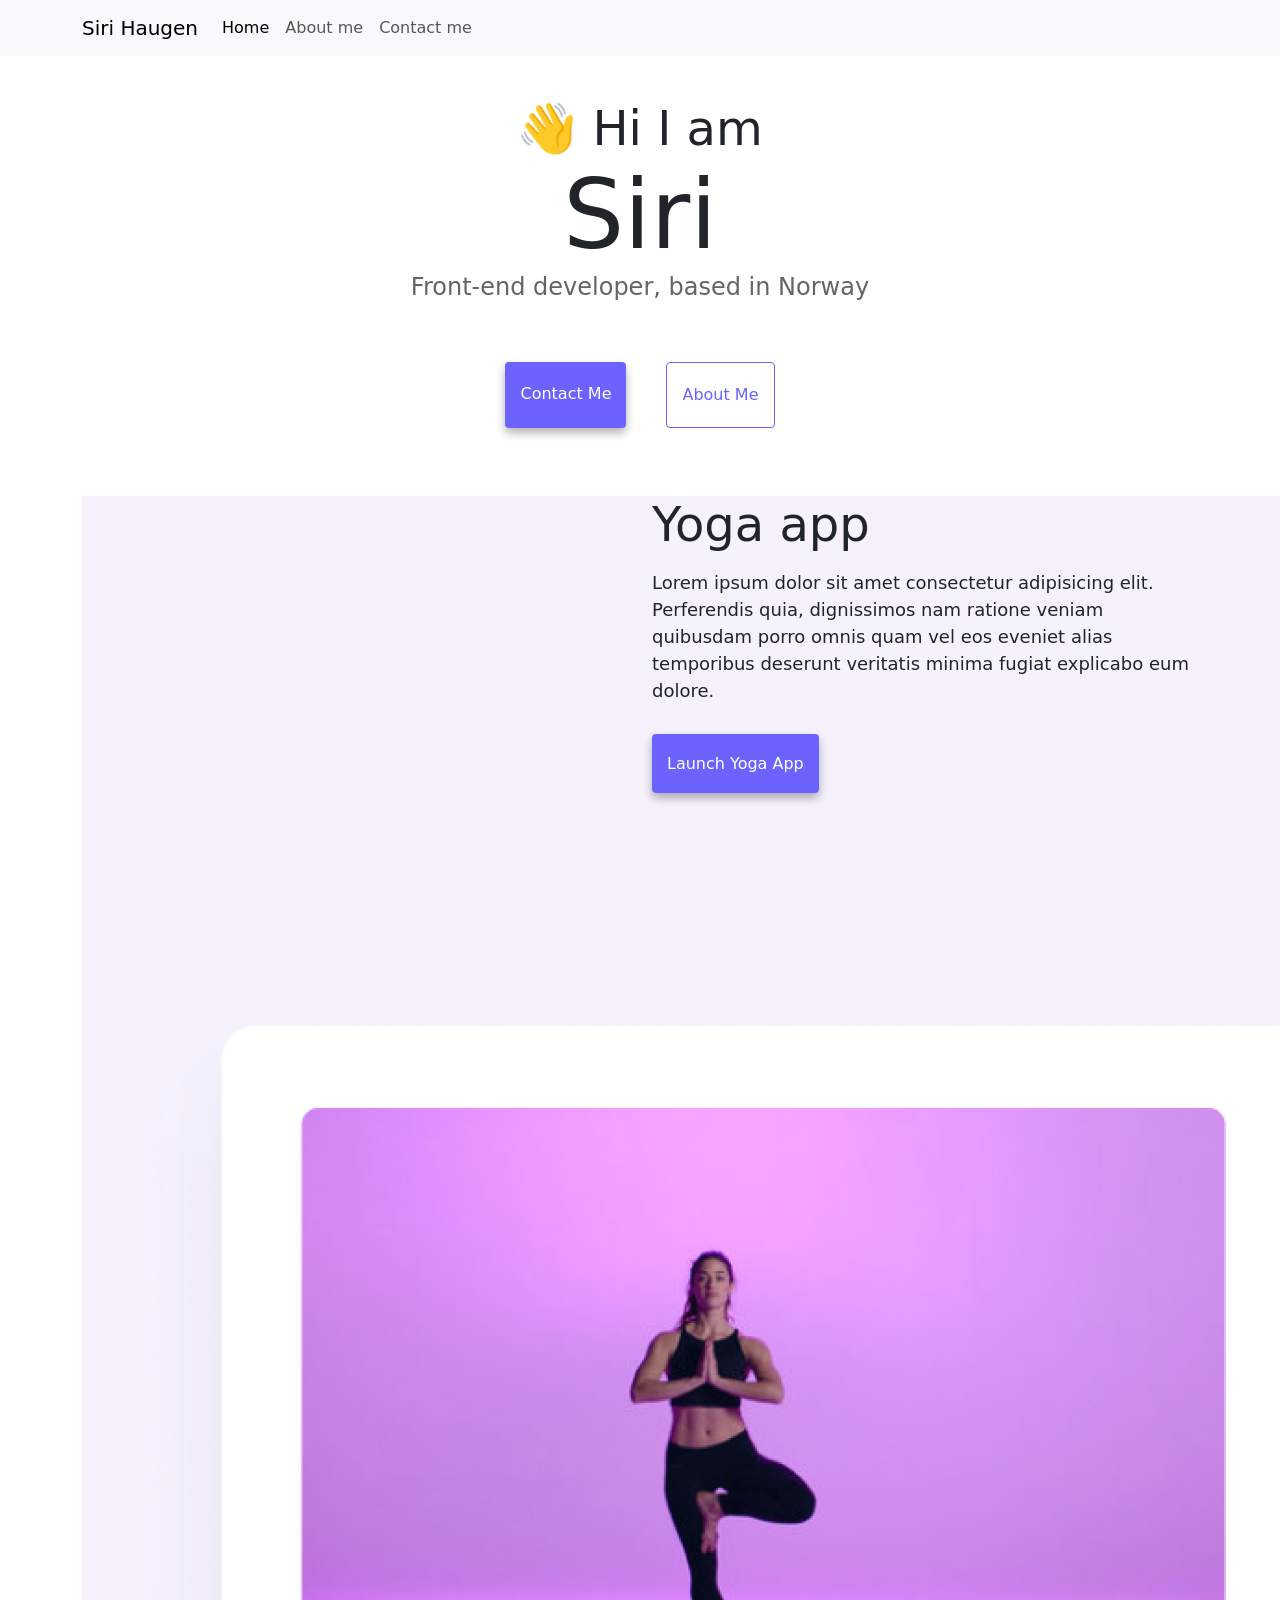
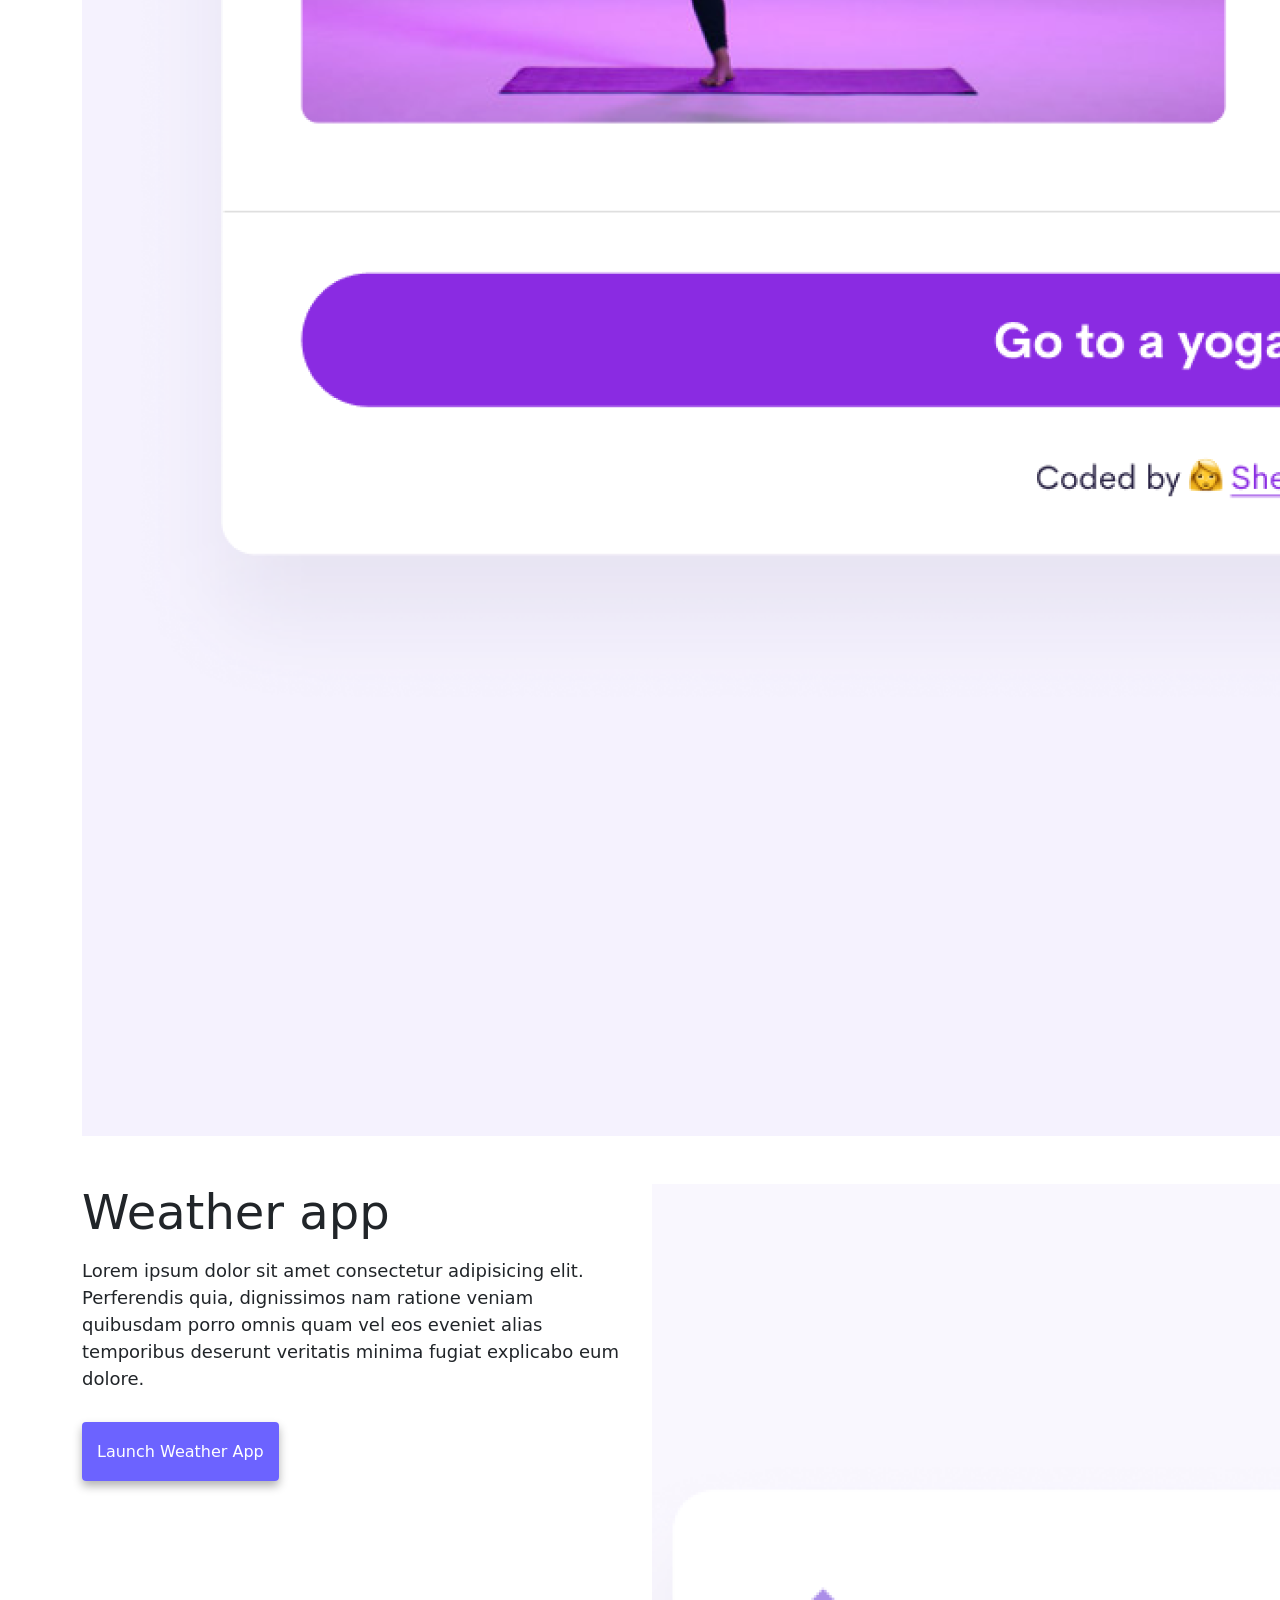
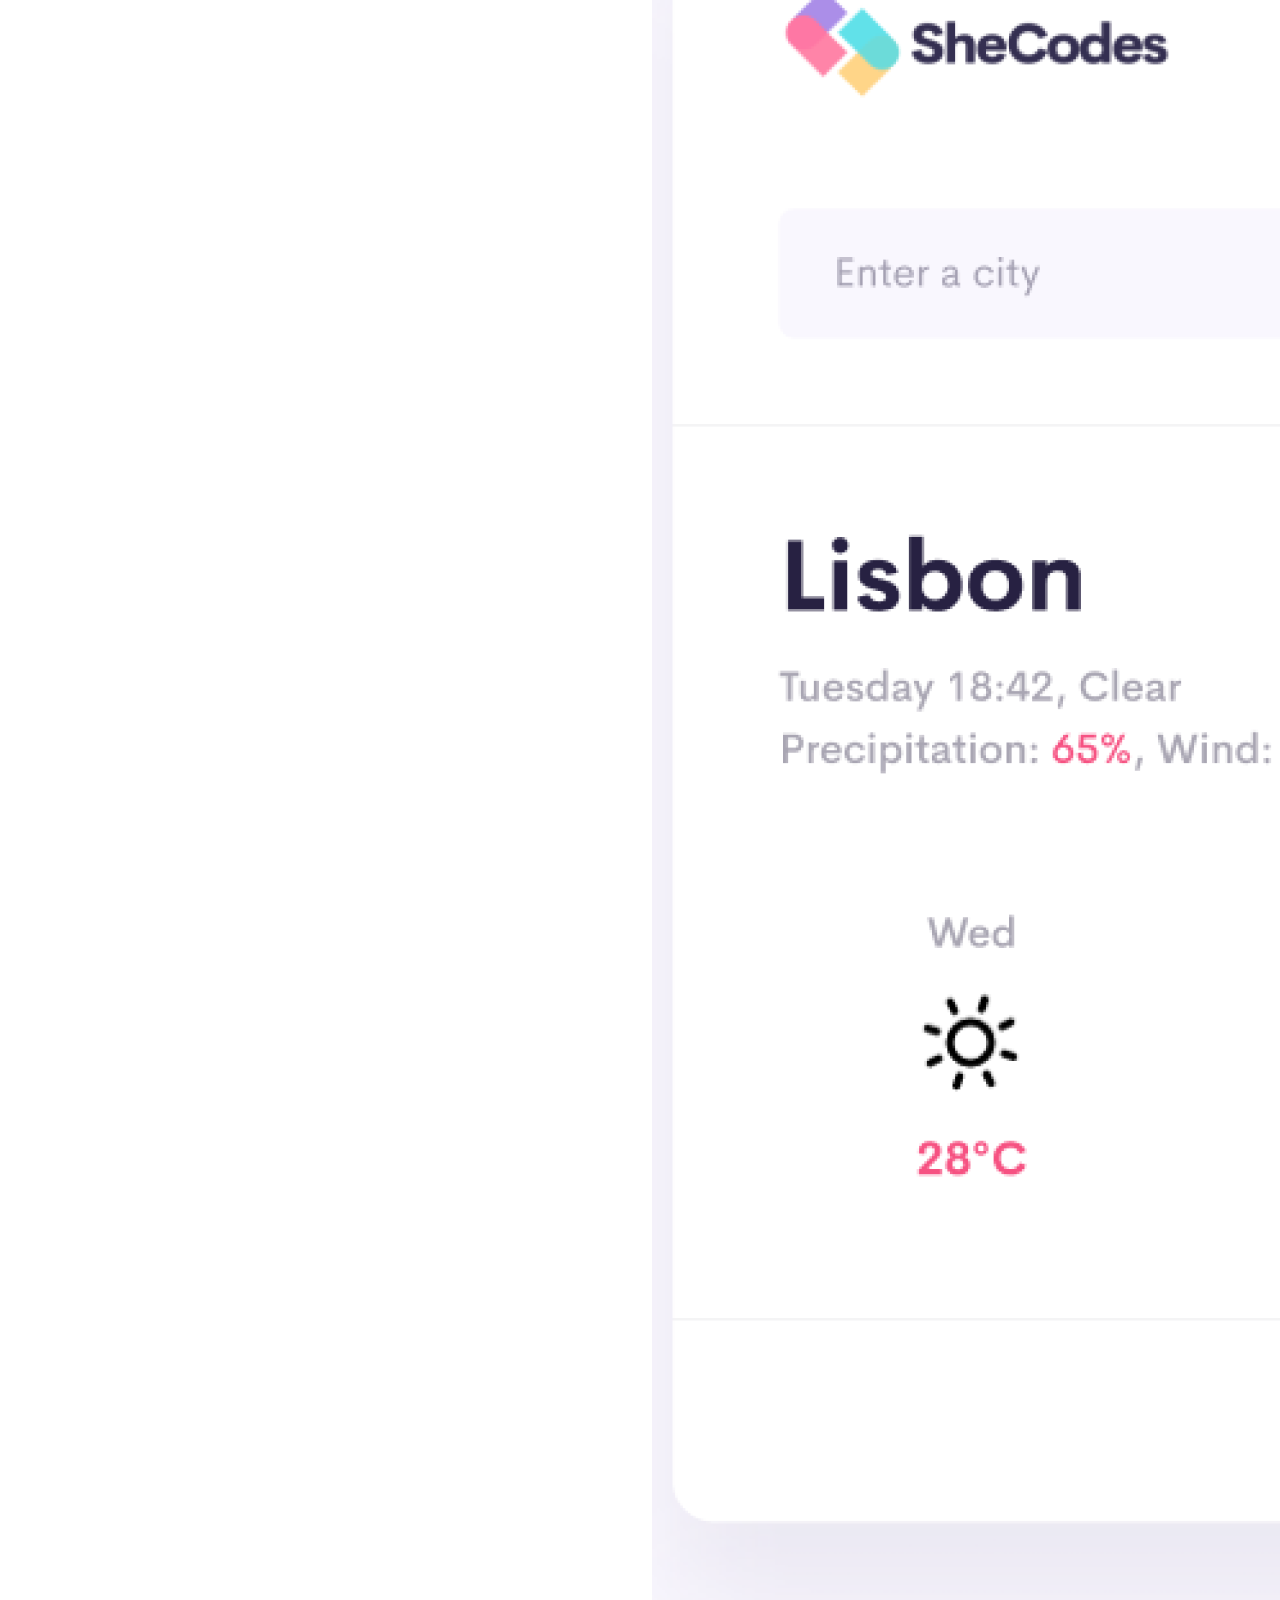
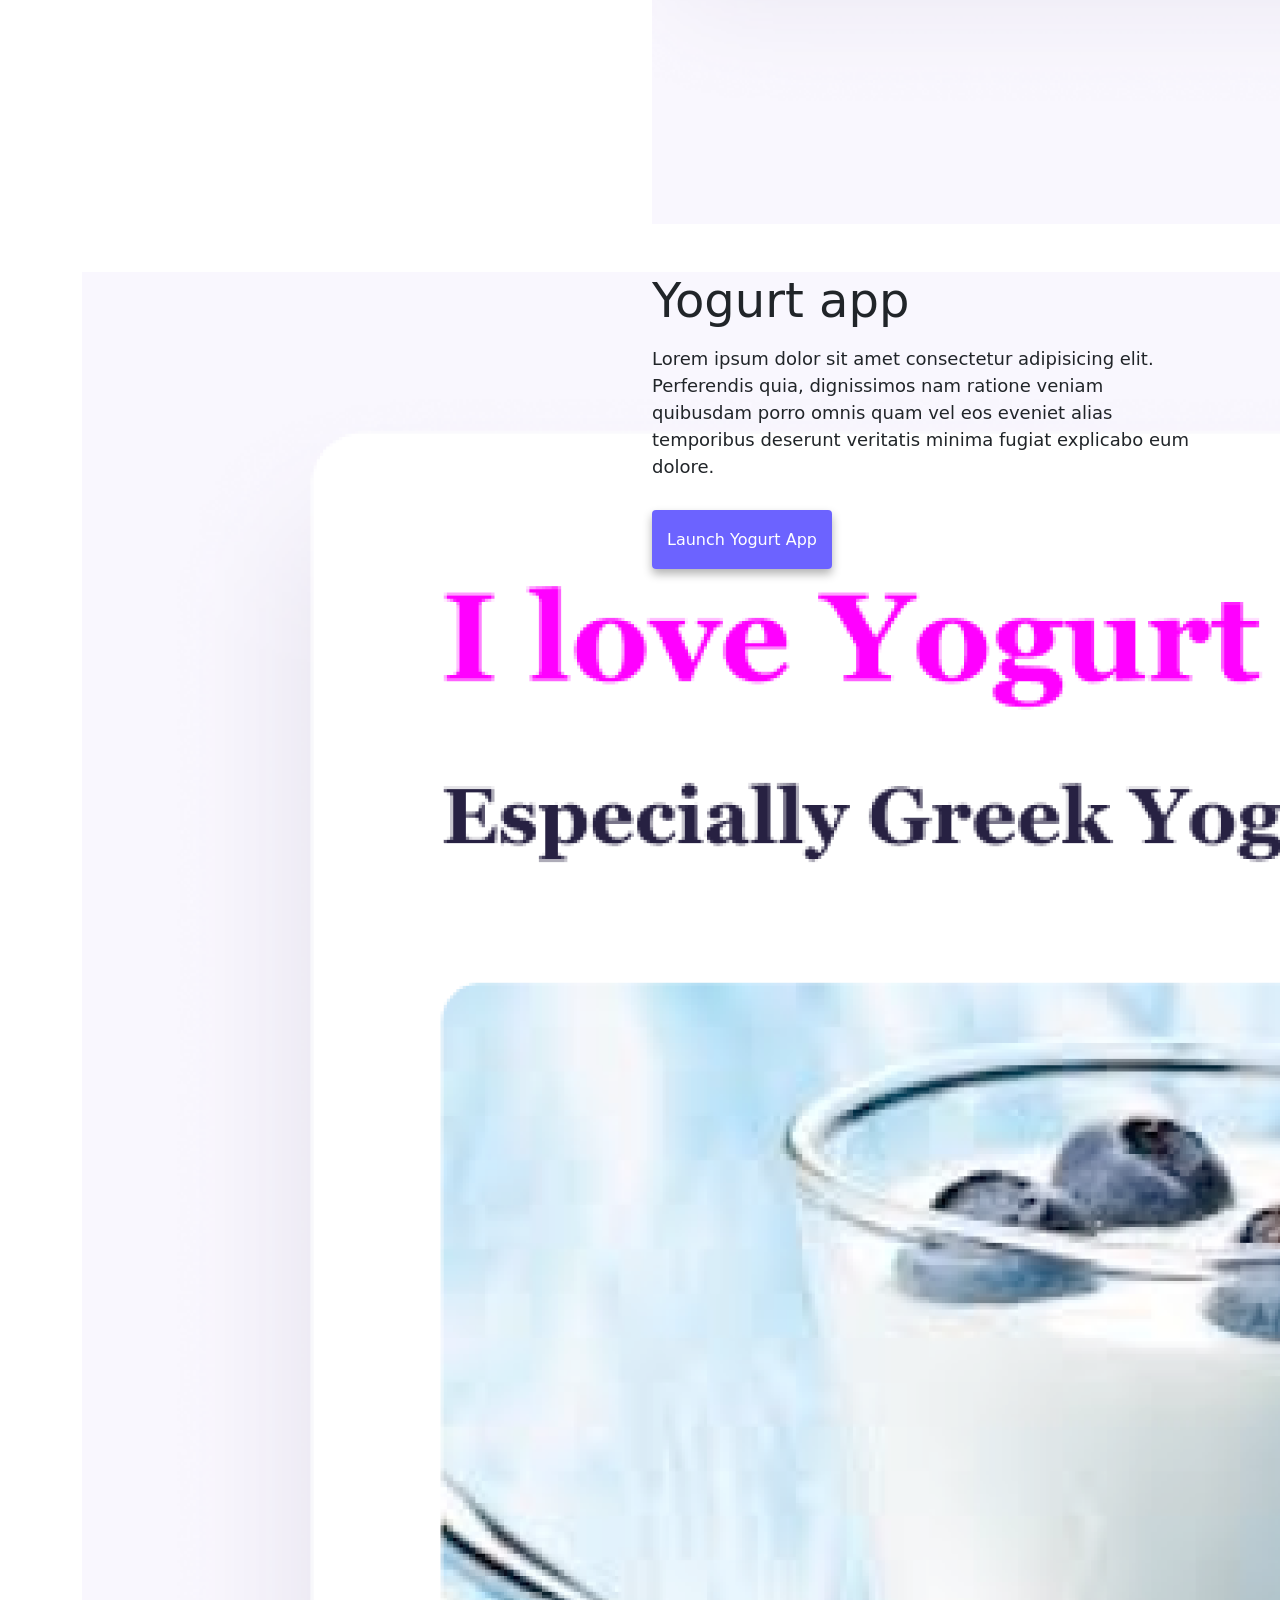
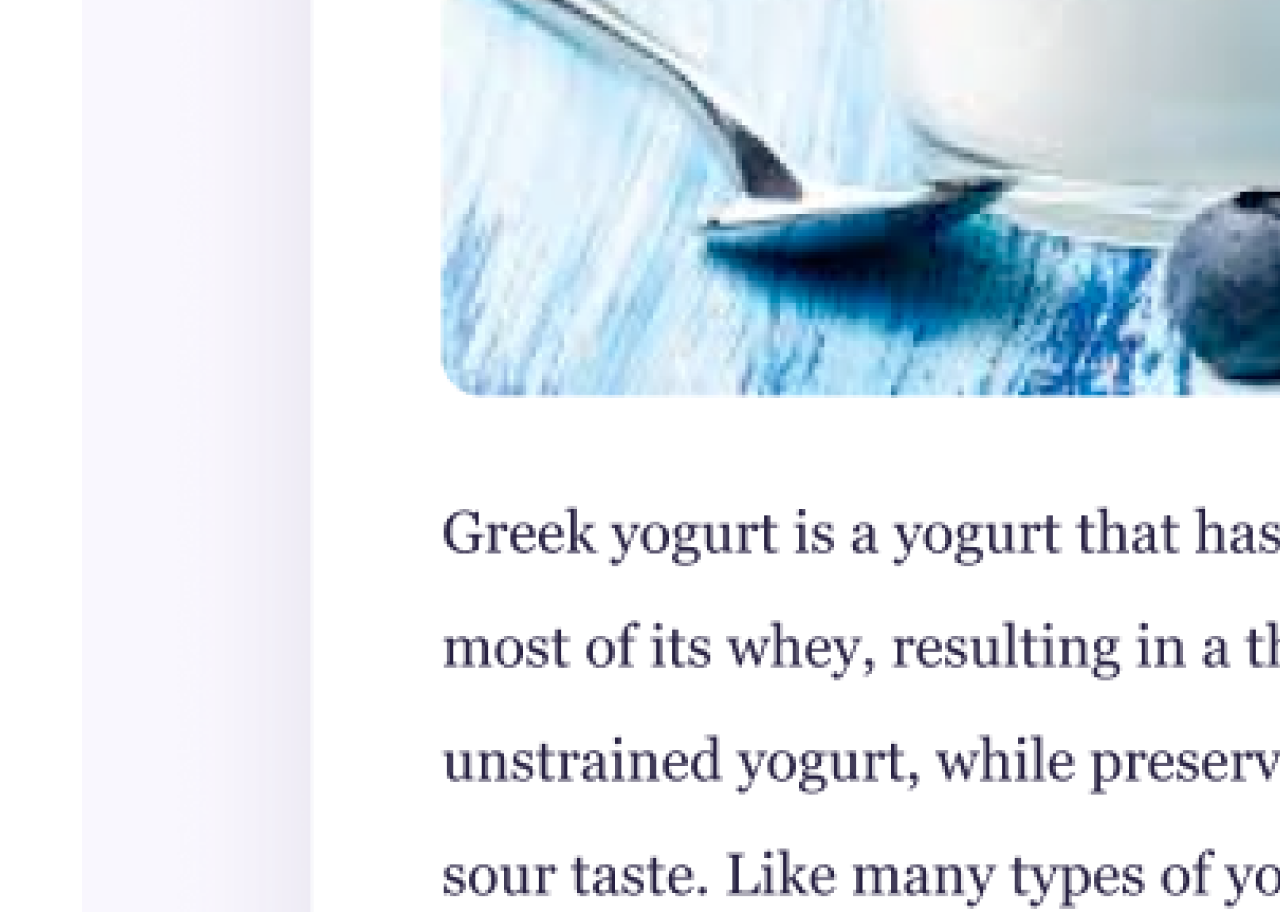
==== index.html @ 2d7920cc "Files" ====
<!DOCTYPE html>
<html lang="en">
  <head>
    <meta charset="UTF-8" />
    <meta http-equiv="X-UA-Compatible" content="IE=edge" />
    <meta name="viewport" content="width=device-width, initial-scale=1.0" />
    <title>Front end developer - Siri </title>
    <link href="src/styles.css" rel="stylesheet" type="text/css" />
    <link rel="stylesheet" href="style.css" />
    <link
      href="https://cdn.jsdelivr.net/npm/bootstrap@5.0.0-beta2/dist/css/bootstrap.min.css"
      rel="stylesheet"
      integrity="sha384-BmbxuPwQa2lc/FVzBcNJ7UAyJxM6wuqIj61tLrc4wSX0szH/Ev+nYRRuWlolflfl"
      crossorigin="anonymous"
    />
    <script
      src="https://cdn.jsdelivr.net/npm/bootstrap@5.0.0-beta2/dist/js/bootstrap.bundle.min.js"
      integrity="sha384-b5kHyXgcpbZJO/tY9Ul7kGkf1S0CWuKcCD38l8YkeH8z8QjE0GmW1gYU5S9FOnJ0"
      crossorigin="anonymous"
    ></script>
    <link rel="stylesheet" href="style.css" />
  </head>
  <body>
    <nav class="navbar navbar-expand-lg navbar-lign bg-light fixed-top">
      <div class="container">
        <a class="navbar-brand" href="index.html"> Siri Haugen</a>
        <button
          class="navbar-toggler"
          type="button"
          data-bs-toggle="collapse"
          data-bs-target="#navbarNav"
          aria-controls="navbarNav"
          aria-expanded="false"
          aria-label="Toggle navigation"
        >
          <span class="navbar-toggler-icon"></span>
        </button>
        <div class="collapse navbar-collapse" id="navbarNav">
          <ul class="navbar-nav">
            <li class="nav-item">
              <a class="nav-link active" tilte="Home" aria-current="page" href="index.html"
                >Home</a
              >
            </li>
          </li>
          <li class="nav-item">
            <a class="nav-link" tilte="About" href="about.html">About me</a>
          </li>
          <li class="nav-item">
            <a class="nav-link" tilte="Contact me" href="about.html#contact">Contact me</a>
          </li>
          </ul>
        </div>
      </div>
    </nav>
    <h2 class="text-center" tilte="Hello">👋 Hi I am</h2>
    <h1 class="text-center" tilte="Me">Siri</h1>
    <h3 class="text-center" title="Front Dev.">Front-end developer, based in Norway</h3>
    <div class="navigation-links mb-5">
      <a href="about.html#contact" title="Contact me" class="primary-link">Contact me</a>
      <a href="about.html" title="This is about me" class="secondary-link">About me</a>
    </div>

    <div class="container">
      <div class="row">
        <div class="col-md-6">
          <img src="images/yoga.png" class="hide-on-mobile" title="Yoga project" class="img-fluid rounded" />
        </div>
        <div class="col-md-6">
          <h2 class="mb-3">Yoga app</h2>
          <p>
            Lorem ipsum dolor sit amet consectetur adipisicing elit. Perferendis
            quia, dignissimos nam ratione veniam quibusdam porro omnis quam vel
            eos eveniet alias temporibus deserunt veritatis minima fugiat
            explicabo eum dolore.
          </p>
          <div class="mt-5">
            <a href="#" alt="Yoga App" class="primary-link">Launch Yoga App</a>
          </div>
        </div>
      </div>
      <div class="row mt-5">
        <div class="col-md-6">
          <h2 class="mb-3">Weather app</h2>
          <p>
            Lorem ipsum dolor sit amet consectetur adipisicing elit. Perferendis
            quia, dignissimos nam ratione veniam quibusdam porro omnis quam vel
            eos eveniet alias temporibus deserunt veritatis minima fugiat
            explicabo eum dolore.
          </p>
          <div class="mb-5 mt-5">
            <a href="#" title="Weather App" class="primary-link">Launch Weather App</a>
          </div>
        </div>
        <div class="col-md-6">
          <img src="images/weather.png" class="hide-on-mobile" alt="The weather" class="img-fluid rounded" />
        </div>
      </div>
      <div class="row mt-5">
        <div class="col-md-6">
          <img src="images/yogurt.png" class="hide-on-mobile" alt="Yoghurt" class="img-fluid rounded" />
        </div>
        <div class="col-md-6">
          <h2 class="mb-3">Yogurt app</h2>
          <p>
            Lorem ipsum dolor sit amet consectetur adipisicing elit. Perferendis
            quia, dignissimos nam ratione veniam quibusdam porro omnis quam vel
            eos eveniet alias temporibus deserunt veritatis minima fugiat
            explicabo eum dolore.
          </p>
          <div class="mt-5">
            <a href="#" title="Yoghurt app" class="primary-link">Launch Yogurt App</a>
          </div>
        </div>
      </div>

  </body>
</html>
---- style.css ----
:root {
  --primary-color: #6c63ff;
  --secondary-color: #f5f2fe;
  --box-shadow: 0 5px 10px rgba(0, 0, 0, 0.3);
}

body {
  margin-top: 100px;
}

h1,
h2,
h3 {
  margin: 0;
}

h1 {
  font-size: 96px;
}

h2 {
  font-size: 48px;
}

h3 {
  font-size: 24px;
  opacity: 0.7;
}

p {
  font-size: 18px;
  line-height: 1.5;
}

.navigation-links {
  display: flex;
  margin-top: 40px;
  justify-content: center;
}

.navigation-links a {
  margin: 20px;
}

.primary-link {
  border-radius: 4px;
  padding: 20px 15px;
  text-decoration: none;
  text-transform: capitalize;
  background: var(--primary-color);
  box-shadow: var(--box-shadow);
  color: white;
}

.secondary-link {
  border-radius: 4px;
  padding: 20px 15px;
  text-decoration: none;
  text-transform: capitalize;
  color: var(--primary-color);
  border: 1px solid var(--primary-color);
}

.homepage-link {
  color: var(--primary-color);
  text-align: center;
  display: block;
}

.about-paragraphs {
  margin: 30px 0;
}

.about-paragraphs p {
  margin: 10px;
}

.email-link {
  display: flex;
  justify-content: center;
  color: var(--primary-color);
  font-size: 28px;
  text-decoration: none;
}

.email-link:hover {
  text-decoration: underline;
}

/* Target devices with a screen width of 768px or less */
@media (max-width: 768px) {
  .hide-on-mobile {
    display: none;
  }
}
---- style.css ----
:root {
  --primary-color: #6c63ff;
  --secondary-color: #f5f2fe;
  --box-shadow: 0 5px 10px rgba(0, 0, 0, 0.3);
}

body {
  margin-top: 100px;
}

h1,
h2,
h3 {
  margin: 0;
}

h1 {
  font-size: 96px;
}

h2 {
  font-size: 48px;
}

h3 {
  font-size: 24px;
  opacity: 0.7;
}

p {
  font-size: 18px;
  line-height: 1.5;
}

.navigation-links {
  display: flex;
  margin-top: 40px;
  justify-content: center;
}

.navigation-links a {
  margin: 20px;
}

.primary-link {
  border-radius: 4px;
  padding: 20px 15px;
  text-decoration: none;
  text-transform: capitalize;
  background: var(--primary-color);
  box-shadow: var(--box-shadow);
  color: white;
}

.secondary-link {
  border-radius: 4px;
  padding: 20px 15px;
  text-decoration: none;
  text-transform: capitalize;
  color: var(--primary-color);
  border: 1px solid var(--primary-color);
}

.homepage-link {
  color: var(--primary-color);
  text-align: center;
  display: block;
}

.about-paragraphs {
  margin: 30px 0;
}

.about-paragraphs p {
  margin: 10px;
}

.email-link {
  display: flex;
  justify-content: center;
  color: var(--primary-color);
  font-size: 28px;
  text-decoration: none;
}

.email-link:hover {
  text-decoration: underline;
}

/* Target devices with a screen width of 768px or less */
@media (max-width: 768px) {
  .hide-on-mobile {
    display: none;
  }
}
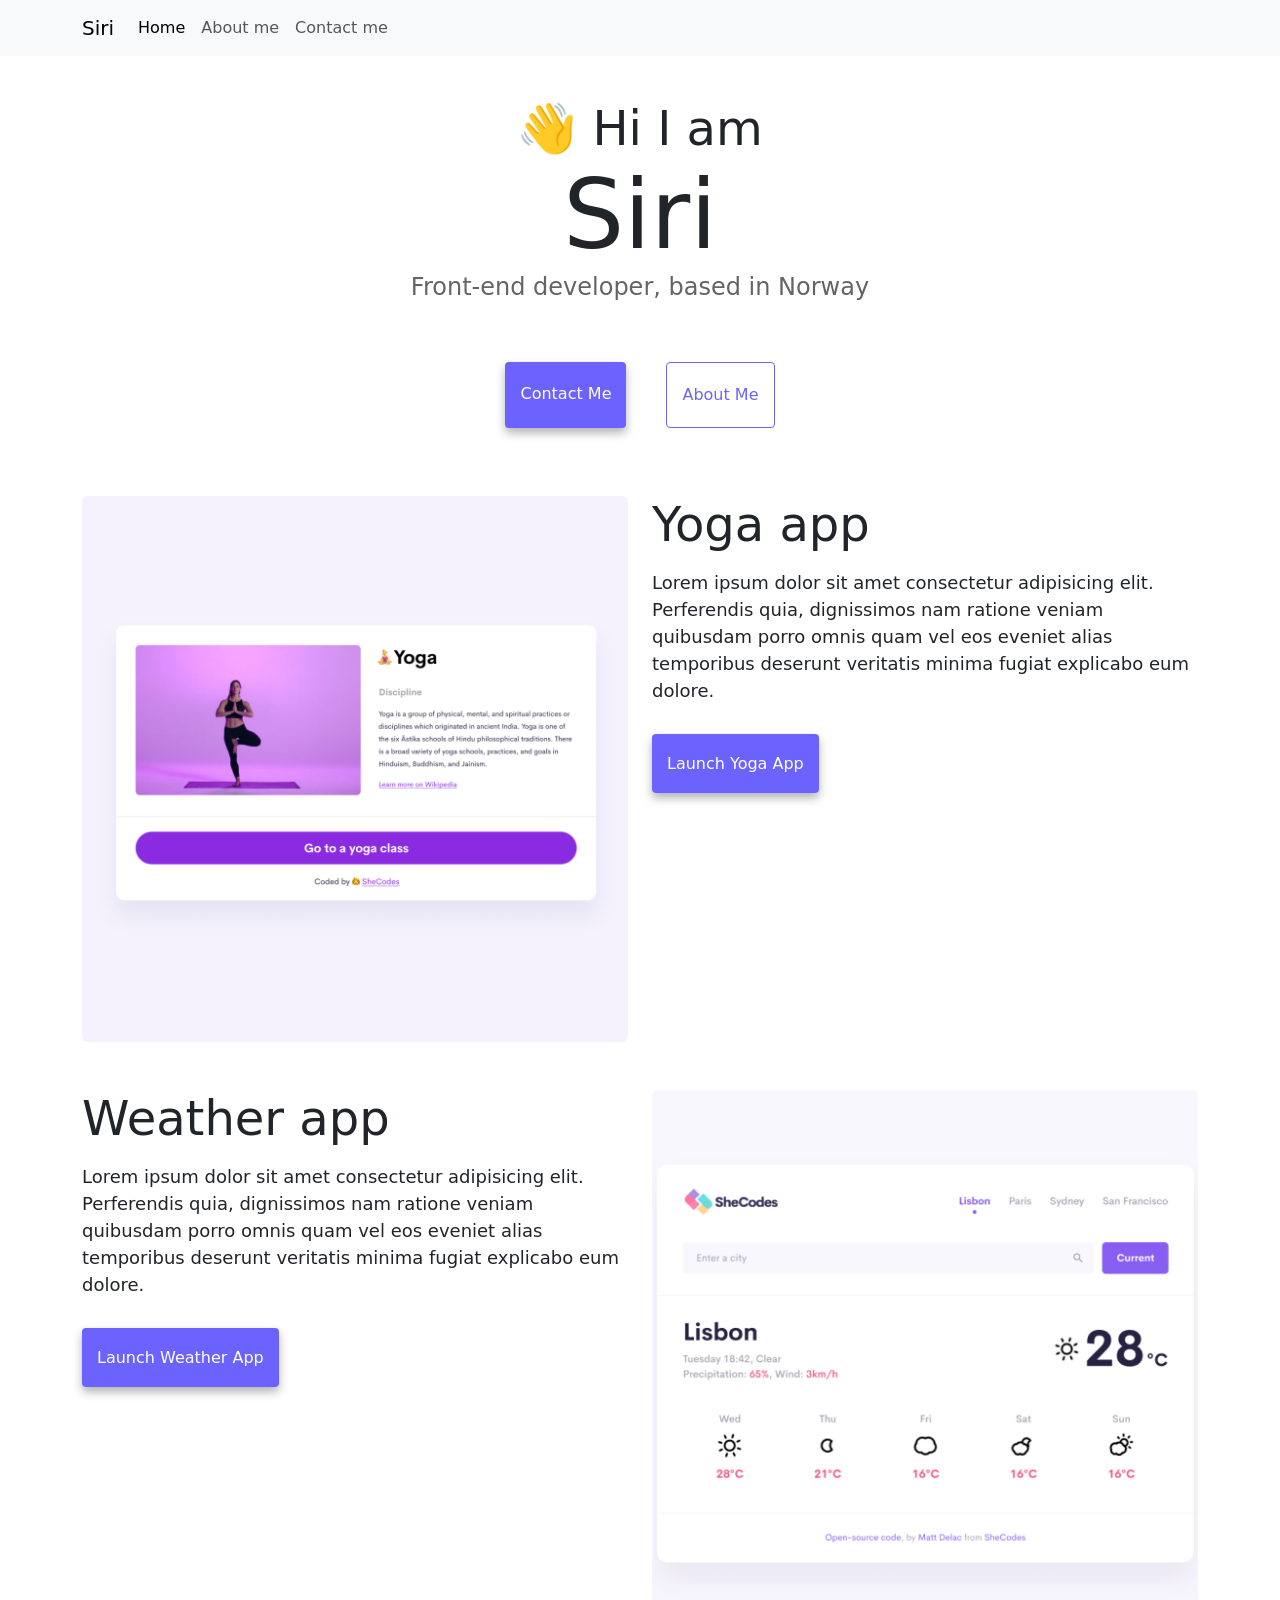
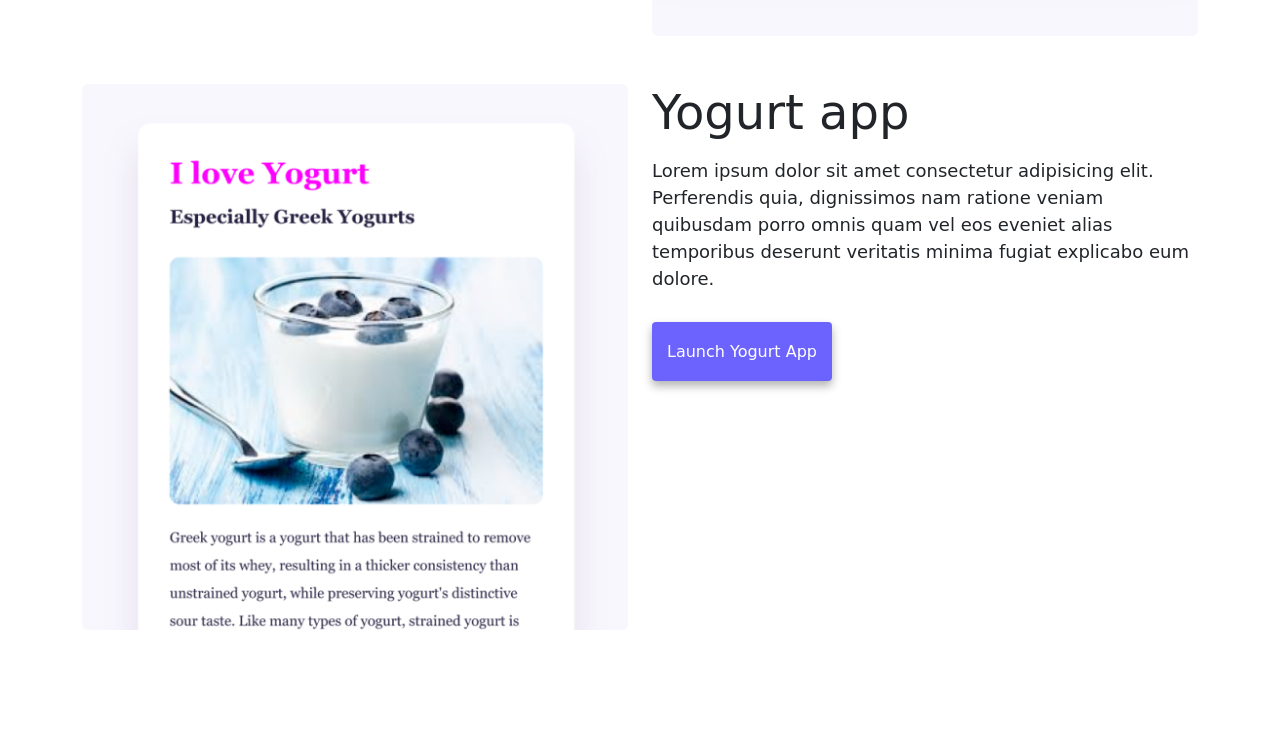
==== commit 1ee8c2f5: "Changes to make it more responsible" ====
--- a/index.html
+++ b/index.html
@@ -20,10 +20,10 @@
     ></script>
     <link rel="stylesheet" href="style.css" />
   </head>
-  <body>
-    <nav class="navbar navbar-expand-lg navbar-lign bg-light fixed-top">
+ <body>
+    <nav class="navbar navbar-expand-lg navbar-light bg-light fixed-top">
       <div class="container">
-        <a class="navbar-brand" href="index.html"> Siri Haugen</a>
+        <a class="navbar-brand" href="/" title="Homepage">Siri</a>
         <button
           class="navbar-toggler"
           type="button"
@@ -38,35 +38,55 @@
         <div class="collapse navbar-collapse" id="navbarNav">
           <ul class="navbar-nav">
             <li class="nav-item">
-              <a class="nav-link active" tilte="Home" aria-current="page" href="index.html"
+              <a
+                class="nav-link active"
+                aria-current="page"
+                href="/"
+                tilte="Homepage"
                 >Home</a
               >
             </li>
-          </li>
-          <li class="nav-item">
-            <a class="nav-link" tilte="About" href="about.html">About me</a>
-          </li>
-          <li class="nav-item">
-            <a class="nav-link" tilte="Contact me" href="about.html#contact">Contact me</a>
-          </li>
+            <li class="nav-item">
+              <a class="nav-link" href="/about.html" title="About Siri"
+                >About me</a
+              >
+            </li>
+            <li class="nav-item">
+              <a
+                class="nav-link"
+                href="/about.html#contact"
+                title="Contact Siri"
+                >Contact me</a
+              >
+            </li>
           </ul>
         </div>
       </div>
     </nav>
-    <h2 class="text-center" tilte="Hello">👋 Hi I am</h2>
-    <h1 class="text-center" tilte="Me">Siri</h1>
-    <h3 class="text-center" title="Front Dev.">Front-end developer, based in Norway</h3>
+    <h2 class="text-center">👋 Hi I am</h2>
+    <h1 class="text-center">Siri</h1>
+    <h3 class="text-center">Front-end developer, based in Norway</h3>
     <div class="navigation-links mb-5">
-      <a href="about.html#contact" title="Contact me" class="primary-link">Contact me</a>
-      <a href="about.html" title="This is about me" class="secondary-link">About me</a>
+      <a
+        href="/about.html#contact"
+        class="primary-link"
+        title="Contact Siri"
+        >Contact me</a
+      >
+      <a href="/about.html" class="secondary-link" title="About Siri"
+        >About me</a
+      >
     </div>
-
     <div class="container">
       <div class="row">
-        <div class="col-md-6">
-          <img src="images/yoga.png" class="hide-on-mobile" title="Yoga project" class="img-fluid rounded" />
+        <div class="col-sm-6">
+          <img
+            src="/images/yoga.png"
+            alt="Yoga project "
+            class="img-fluid rounded d-none d-sm-block"
+          />
         </div>
-        <div class="col-md-6">
+        <div class="col-sm-6">
           <h2 class="mb-3">Yoga app</h2>
           <p>
             Lorem ipsum dolor sit amet consectetur adipisicing elit. Perferendis
@@ -75,12 +95,14 @@
             explicabo eum dolore.
           </p>
           <div class="mt-5">
-            <a href="#" alt="Yoga App" class="primary-link">Launch Yoga App</a>
+            <a href="#" class="primary-link project-link" title="Yoga project"
+              >Launch Yoga App</a
+            >
           </div>
         </div>
       </div>
       <div class="row mt-5">
-        <div class="col-md-6">
+        <div class="col-sm-6">
           <h2 class="mb-3">Weather app</h2>
           <p>
             Lorem ipsum dolor sit amet consectetur adipisicing elit. Perferendis
@@ -88,19 +110,32 @@
             eos eveniet alias temporibus deserunt veritatis minima fugiat
             explicabo eum dolore.
           </p>
-          <div class="mb-5 mt-5">
-            <a href="#" title="Weather App" class="primary-link">Launch Weather App</a>
+          <div class="mt-5">
+            <a
+              href="#"
+              class="primary-link project-link"
+              title="Weather project"
+              >Launch Weather App</a
+            >
           </div>
         </div>
-        <div class="col-md-6">
-          <img src="images/weather.png" class="hide-on-mobile" alt="The weather" class="img-fluid rounded" />
+        <div class="col-sm-6">
+          <img
+            src="/images/weather.png"
+            class="img-fluid rounded d-none d-sm-block"
+            alt="Weather project"
+          />
         </div>
       </div>
       <div class="row mt-5">
-        <div class="col-md-6">
-          <img src="images/yogurt.png" class="hide-on-mobile" alt="Yoghurt" class="img-fluid rounded" />
+        <div class="col-sm-6">
+          <img
+            src="/images/yogurt.png"
+            class="img-fluid rounded d-none d-sm-block"
+            alt="Yogurt project"
+          />
         </div>
-        <div class="col-md-6">
+        <div class="col-sm-6">
           <h2 class="mb-3">Yogurt app</h2>
           <p>
             Lorem ipsum dolor sit amet consectetur adipisicing elit. Perferendis
@@ -109,10 +144,15 @@
             explicabo eum dolore.
           </p>
           <div class="mt-5">
-            <a href="#" title="Yoghurt app" class="primary-link">Launch Yogurt App</a>
+            <a
+              href="#"
+              class="primary-link project-link"
+              title="Weather project"
+              >Launch Yogurt App</a
+            >
           </div>
         </div>
       </div>
-
+    </div>
   </body>
 </html>
--- a/style.css
+++ b/style.css
@@ -5,7 +5,7 @@
 }
 
 body {
-  margin-top: 100px;
+  margin: 100px 0;
 }
 
 h1,
@@ -52,6 +52,10 @@
   color: white;
 }
 
+.primary-link:hover {
+  color: white;
+}
+
 .secondary-link {
   border-radius: 4px;
   padding: 20px 15px;
@@ -87,10 +91,25 @@
   text-decoration: underline;
 }
 
-/* Target devices with a screen width of 768px or less */
-@media (max-width: 768px) {
-  .hide-on-mobile {
-    display: none;
+@media (max-width: 576px) {
+  h1 {
+    font-size: 48px;
+    line-height: 1.5;
+  }
+
+  h2 {
+    font-size: 32px;
+    text-align: center;
+  }
+
+  p {
+    text-align: center;
+  }
+
+  .project-link {
+    display: block;
+    text-align: center;
+    margin: 0 20px;
   }
 }
 
--- a/style.css
+++ b/style.css
@@ -5,7 +5,7 @@
 }
 
 body {
-  margin-top: 100px;
+  margin: 100px 0;
 }
 
 h1,
@@ -52,6 +52,10 @@
   color: white;
 }
 
+.primary-link:hover {
+  color: white;
+}
+
 .secondary-link {
   border-radius: 4px;
   padding: 20px 15px;
@@ -87,10 +91,25 @@
   text-decoration: underline;
 }
 
-/* Target devices with a screen width of 768px or less */
-@media (max-width: 768px) {
-  .hide-on-mobile {
-    display: none;
+@media (max-width: 576px) {
+  h1 {
+    font-size: 48px;
+    line-height: 1.5;
+  }
+
+  h2 {
+    font-size: 32px;
+    text-align: center;
+  }
+
+  p {
+    text-align: center;
+  }
+
+  .project-link {
+    display: block;
+    text-align: center;
+    margin: 0 20px;
   }
 }
 
